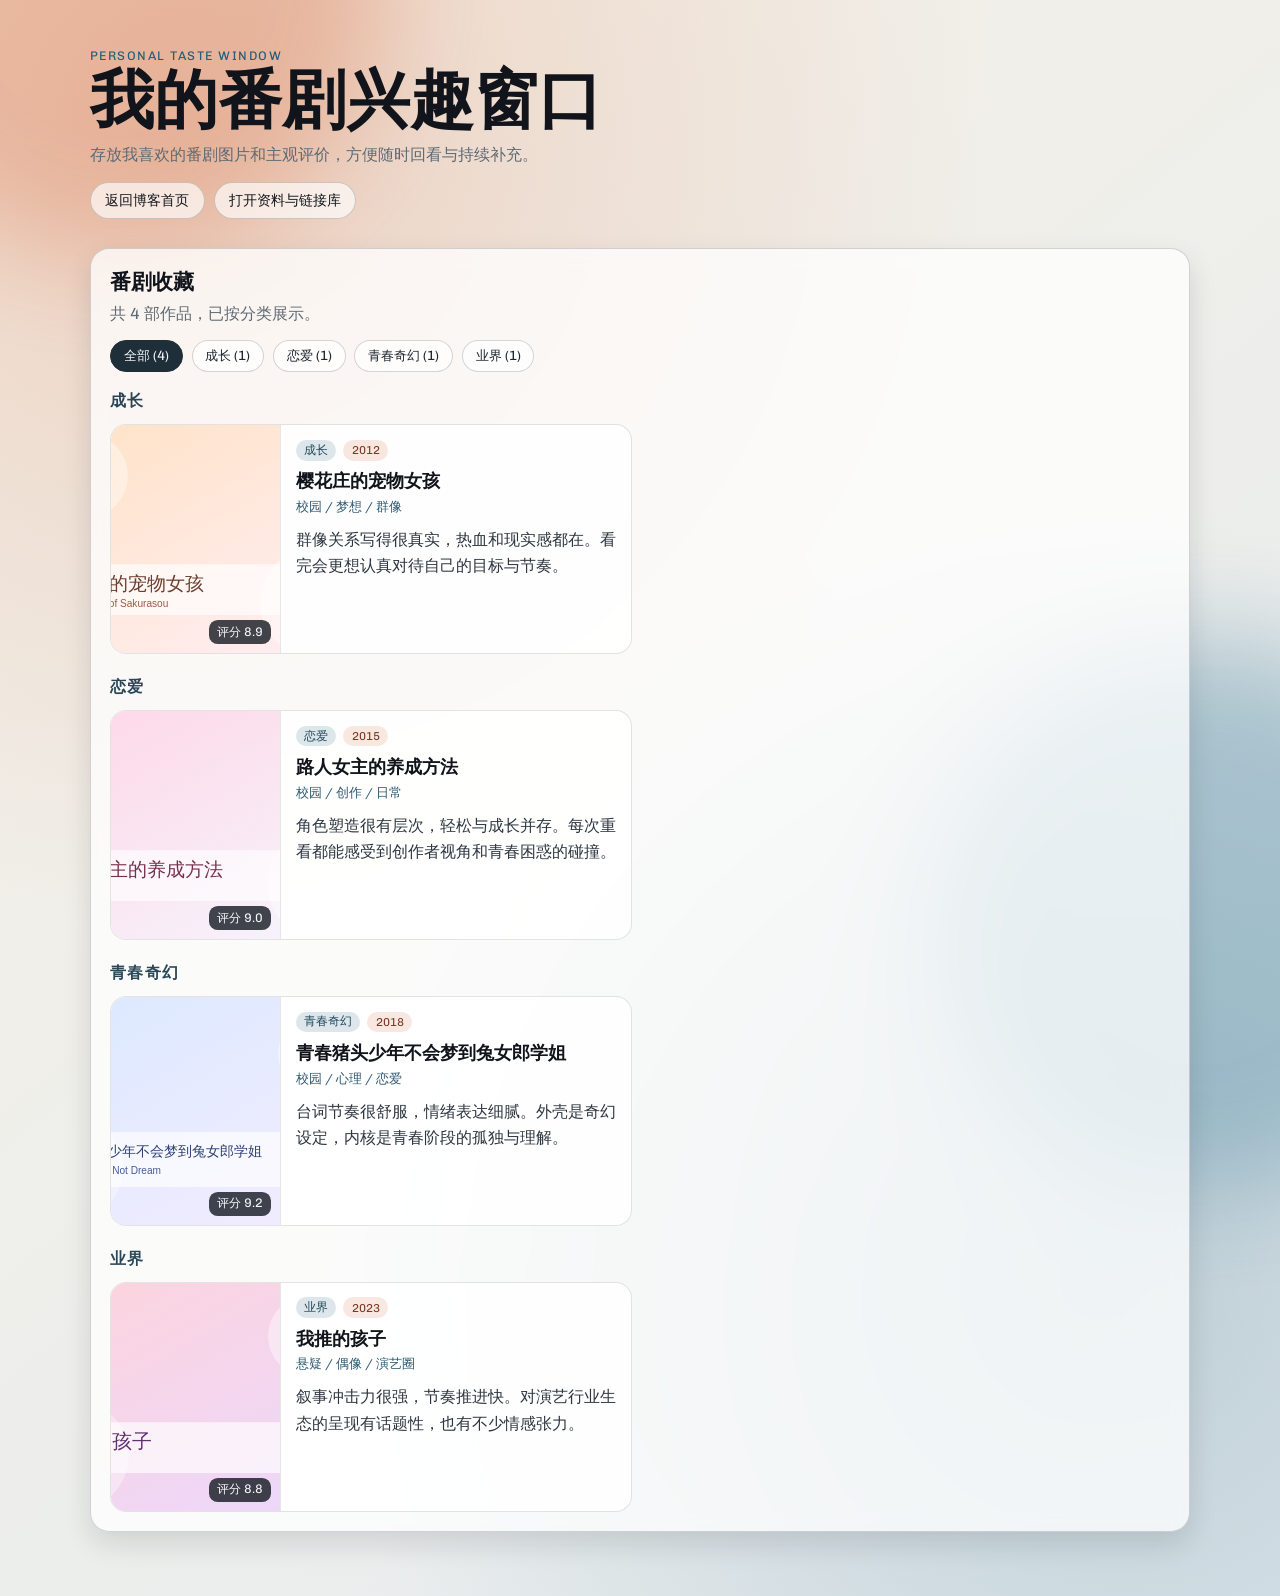
==== interests.html @ 6e18e543 "更新了个人兴趣网页和头像" ====
<!DOCTYPE html>
<html lang="zh-CN">
  <head>
    <meta charset="UTF-8" />
    <meta name="viewport" content="width=device-width, initial-scale=1.0" />
    <title>个人兴趣窗口 | Signal Notes</title>
    <meta
      name="description"
      content="记录我喜欢的番剧作品，包含图片、评分与个人评价。"
    />
    <link rel="preconnect" href="https://fonts.googleapis.com" />
    <link rel="preconnect" href="https://fonts.gstatic.com" crossorigin />
    <link
      href="https://fonts.googleapis.com/css2?family=Chivo:wght@400;600;800&family=Source+Serif+4:opsz,wght@8..60,400;8..60,600&display=swap"
      rel="stylesheet"
    />
    <link rel="stylesheet" href="./interests.css" />
  </head>
  <body>
    <div class="bg-shape bg-shape-a" aria-hidden="true"></div>
    <div class="bg-shape bg-shape-b" aria-hidden="true"></div>

    <header class="site-header">
      <p class="site-kicker">Personal Taste Window</p>
      <h1 class="site-title">我的番剧兴趣窗口</h1>
      <p class="site-subtitle">
        存放我喜欢的番剧图片和主观评价，方便随时回看与持续补充。
      </p>
      <div class="header-actions">
        <a class="header-link" href="./index.html">返回博客首页</a>
        <a class="header-link" href="./resources.html">打开资料与链接库</a>
      </div>
    </header>

    <main class="layout">
      <section class="panel list-panel">
        <div class="panel-head">
          <h2>番剧收藏</h2>
          <p id="listHint">正在加载 ./interests/anime.json ...</p>
        </div>
        <div id="categoryFilters" class="category-filters" aria-label="番剧分类"></div>
        <div id="animeList" class="anime-list" aria-live="polite"></div>
      </section>
    </main>

    <template id="animeCardTemplate">
      <article class="anime-card">
        <div class="anime-cover-wrap">
          <img class="anime-cover" alt="" loading="lazy" />
          <p class="anime-score"></p>
        </div>
        <div class="anime-body">
          <p class="anime-meta">
            <span class="anime-category"></span>
            <span class="anime-year"></span>
          </p>
          <h3 class="anime-title"></h3>
          <p class="anime-tags"></p>
          <p class="anime-review"></p>
        </div>
      </article>
    </template>

    <script src="./interests.js" defer></script>
  </body>
</html>
---- interests.css ----
:root {
  --bg: #f3efe4;
  --panel: rgba(255, 255, 255, 0.75);
  --panel-border: rgba(18, 25, 33, 0.18);
  --text: #11151b;
  --muted: #5f6a74;
  --accent: #cf5a2f;
  --accent-2: #1f5f7c;
  --shadow: 0 12px 28px rgba(14, 20, 26, 0.12);
}

* {
  box-sizing: border-box;
}

html,
body {
  margin: 0;
  min-height: 100%;
}

body {
  font-family: "Chivo", "Segoe UI", sans-serif;
  color: var(--text);
  background:
    radial-gradient(circle at 15% 8%, rgba(207, 90, 47, 0.21), transparent 44%),
    radial-gradient(circle at 86% 80%, rgba(31, 95, 124, 0.21), transparent 46%),
    linear-gradient(140deg, #f6f1e6 0%, #e6ecf0 100%);
  padding: 3rem 1.2rem 4rem;
  overflow-x: hidden;
}

.bg-shape {
  position: fixed;
  z-index: -1;
  width: 34rem;
  height: 34rem;
  border-radius: 999px;
  filter: blur(52px);
  opacity: 0.3;
  pointer-events: none;
}

.bg-shape-a {
  background: #d86a3d;
  top: -18rem;
  left: -10rem;
}

.bg-shape-b {
  background: #2c7396;
  right: -12rem;
  bottom: -18rem;
}

.site-header,
.layout {
  width: min(1100px, 100%);
  margin: 0 auto;
}

.site-header {
  animation: fade-slide 560ms ease-out both;
}

.site-kicker {
  margin: 0;
  text-transform: uppercase;
  letter-spacing: 0.12em;
  font-size: 0.78rem;
  color: var(--accent-2);
}

.site-title {
  margin: 0.45rem 0 0;
  font-size: clamp(2rem, 6vw, 4rem);
  line-height: 0.95;
  font-weight: 800;
}

.site-subtitle {
  margin: 0.9rem 0 0;
  max-width: 64ch;
  color: var(--muted);
}

.header-actions {
  margin-top: 1rem;
  display: flex;
  flex-wrap: wrap;
  gap: 0.55rem;
}

.header-link {
  display: inline-flex;
  align-items: center;
  justify-content: center;
  border: 1px solid rgba(24, 28, 34, 0.2);
  background: rgba(255, 255, 255, 0.66);
  color: var(--text);
  text-decoration: none;
  padding: 0.5rem 0.9rem;
  border-radius: 999px;
  font-size: 0.88rem;
  transition: background 180ms ease, transform 180ms ease, border-color 180ms ease;
}

.header-link:hover {
  background: rgba(255, 255, 255, 0.92);
  border-color: rgba(207, 90, 47, 0.52);
  transform: translateY(-1px);
}

.layout {
  margin-top: 1.8rem;
}

.panel {
  border: 1px solid var(--panel-border);
  border-radius: 1.2rem;
  box-shadow: var(--shadow);
  backdrop-filter: blur(8px);
  background: var(--panel);
}

.list-panel {
  padding: 1.2rem;
  animation: fade-slide 680ms 60ms ease-out both;
}

.panel-head h2 {
  margin: 0;
  font-size: 1.3rem;
}

.panel-head p {
  margin: 0.5rem 0 0;
  color: var(--muted);
}

.category-filters {
  margin-top: 0.9rem;
  display: flex;
  flex-wrap: wrap;
  gap: 0.55rem;
}

.category-filter {
  border: 1px solid rgba(24, 28, 34, 0.18);
  background: rgba(255, 255, 255, 0.75);
  color: #1c262f;
  padding: 0.38rem 0.8rem;
  border-radius: 999px;
  font-family: inherit;
  font-size: 0.84rem;
  cursor: pointer;
  transition: all 180ms ease;
}

.category-filter:hover {
  border-color: rgba(207, 90, 47, 0.5);
  transform: translateY(-1px);
}

.category-filter.is-active {
  background: #1f2f3a;
  border-color: #1f2f3a;
  color: #f4f7fa;
}

.anime-list {
  margin-top: 1rem;
  display: grid;
  grid-template-columns: repeat(12, minmax(0, 1fr));
  gap: 0.95rem;
}

.anime-group {
  grid-column: 1 / -1;
}

.anime-group + .anime-group {
  margin-top: 0.28rem;
}

.anime-group-title {
  margin: 0.2rem 0 0.75rem;
  font-size: 0.98rem;
  letter-spacing: 0.08em;
  color: #2a4758;
  text-transform: uppercase;
}

.anime-group-grid {
  display: grid;
  grid-template-columns: repeat(12, minmax(0, 1fr));
  gap: 0.95rem;
}

.anime-card {
  grid-column: span 6;
  border: 1px solid rgba(24, 28, 34, 0.12);
  background: rgba(255, 255, 255, 0.84);
  border-radius: 1rem;
  overflow: hidden;
  display: grid;
  grid-template-columns: 170px minmax(0, 1fr);
  min-height: 230px;
  transition: transform 180ms ease, border-color 180ms ease, box-shadow 180ms ease;
}

.anime-card:hover {
  transform: translateY(-4px);
  border-color: rgba(207, 90, 47, 0.46);
  box-shadow: 0 12px 20px rgba(12, 20, 28, 0.12);
}

.anime-cover-wrap {
  position: relative;
  border-right: 1px solid rgba(24, 28, 34, 0.1);
}

.anime-cover {
  width: 100%;
  height: 100%;
  object-fit: cover;
  display: block;
}

.anime-score {
  position: absolute;
  right: 0.55rem;
  bottom: 0.55rem;
  margin: 0;
  background: rgba(14, 20, 28, 0.78);
  color: #f7fafc;
  border-radius: 0.55rem;
  padding: 0.22rem 0.5rem;
  font-size: 0.78rem;
}

.anime-body {
  padding: 0.92rem 0.9rem 0.88rem;
}

.anime-meta {
  margin: 0;
  display: flex;
  flex-wrap: wrap;
  gap: 0.45rem;
}

.anime-category,
.anime-year {
  display: inline-flex;
  align-items: center;
  border-radius: 999px;
  padding: 0.18rem 0.52rem;
  font-size: 0.72rem;
}

.anime-category {
  background: rgba(31, 95, 124, 0.15);
  color: #21495d;
}

.anime-year {
  background: rgba(207, 90, 47, 0.14);
  color: #7c3925;
}

.anime-title {
  margin: 0.62rem 0 0.4rem;
  font-size: 1.15rem;
  line-height: 1.2;
}

.anime-tags {
  margin: 0;
  color: #2f5a72;
  font-size: 0.8rem;
}

.anime-review {
  margin: 0.62rem 0 0;
  font-family: "Source Serif 4", Georgia, serif;
  color: #2d3640;
  line-height: 1.64;
}

@keyframes fade-slide {
  from {
    opacity: 0;
    transform: translateY(20px);
  }

  to {
    opacity: 1;
    transform: translateY(0);
  }
}

@media (max-width: 980px) {
  .anime-card {
    grid-column: span 12;
  }
}

@media (max-width: 640px) {
  body {
    padding: 1.4rem 0.9rem 2.2rem;
  }

  .list-panel {
    border-radius: 0.9rem;
  }

  .site-subtitle {
    font-size: 0.95rem;
  }

  .anime-card {
    grid-template-columns: 1fr;
    min-height: 0;
  }

  .anime-cover-wrap {
    border-right: 0;
    border-bottom: 1px solid rgba(24, 28, 34, 0.1);
    aspect-ratio: 16 / 9;
  }
}
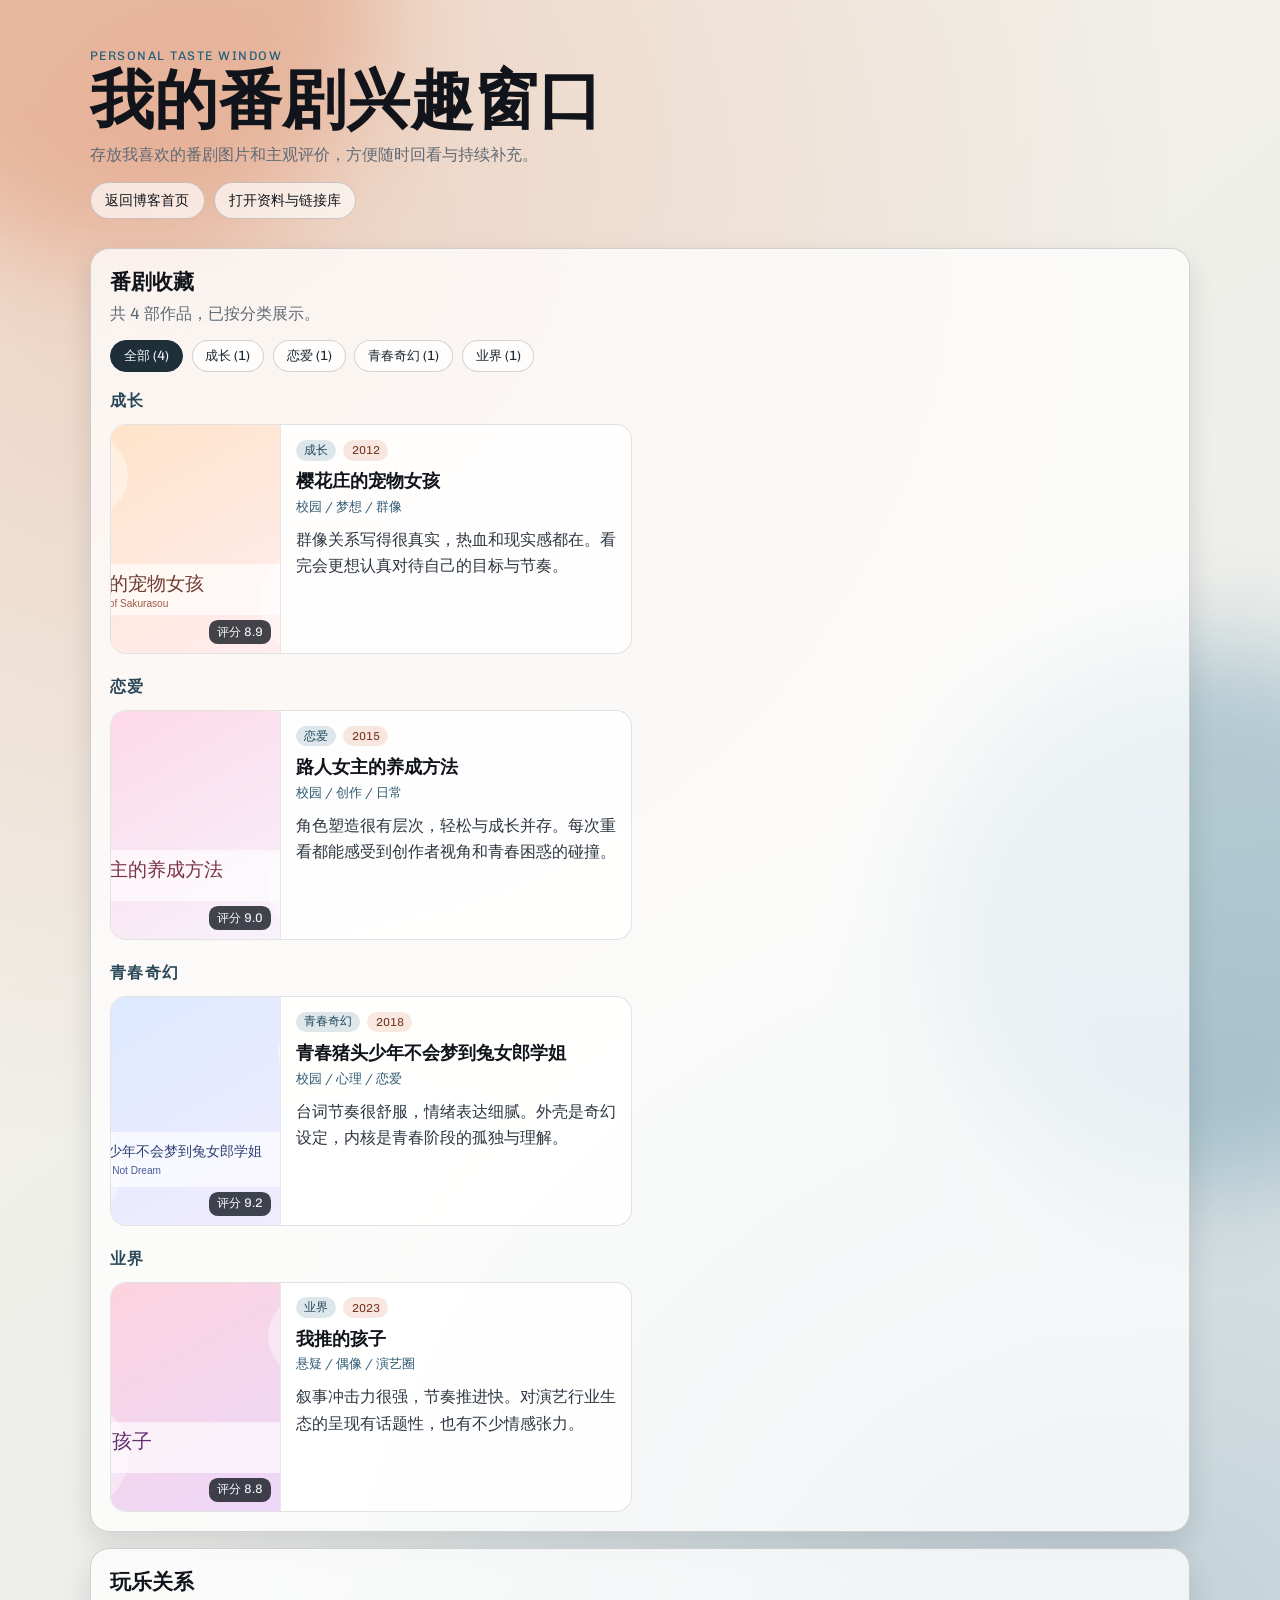
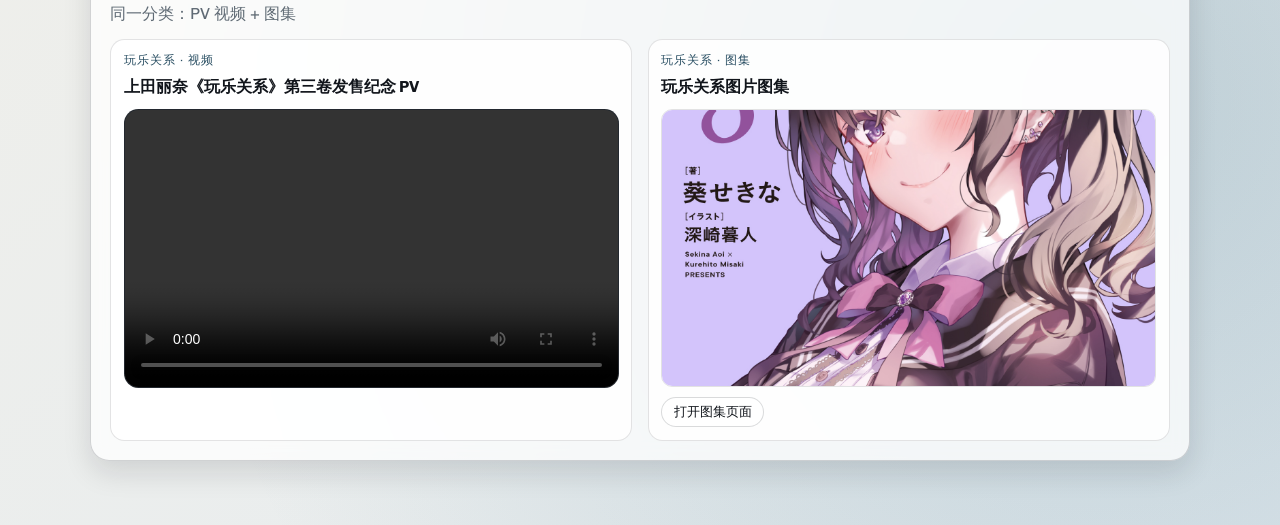
==== commit f36b433a: "上传了视频爬取的指南，并且把玩乐关系的图片和视频放在了个人兴趣栏" ====
--- a/interests.html
+++ b/interests.html
@@ -8,6 +8,8 @@
       name="description"
       content="记录我喜欢的番剧作品，包含图片、评分与个人评价。"
     />
+    <link rel="icon" type="image/jpeg" href="./img/KatoMegumi.jpg" />
+    <link rel="apple-touch-icon" href="./img/KatoMegumi.jpg" />
     <link rel="preconnect" href="https://fonts.googleapis.com" />
     <link rel="preconnect" href="https://fonts.gstatic.com" crossorigin />
     <link
@@ -41,6 +43,43 @@
         <div id="categoryFilters" class="category-filters" aria-label="番剧分类"></div>
         <div id="animeList" class="anime-list" aria-live="polite"></div>
       </section>
+
+      <section class="panel topic-panel" aria-labelledby="topicTitle">
+        <div class="panel-head">
+          <h2 id="topicTitle">玩乐关系</h2>
+          <p>同一分类：PV 视频 + 图集</p>
+        </div>
+
+        <div class="topic-grid">
+          <article class="topic-card">
+            <p class="topic-label">玩乐关系 · 视频</p>
+            <h3 class="topic-card-title">上田丽奈《玩乐关系》第三卷发售纪念 PV</h3>
+            <div class="video-embed-wrap">
+              <video class="video-embed" controls preload="metadata" playsinline>
+                <source
+                  src="./interests/video/【上田丽奈】『玩乐关系』第三卷发售纪念PV【糖心蛋字幕组】 [BV1PEw1zRELR].mp4"
+                  type="video/mp4"
+                />
+                你的浏览器不支持 video 标签，请升级浏览器后重试。
+              </video>
+            </div>
+          </article>
+
+          <article class="topic-card">
+            <p class="topic-label">玩乐关系 · 图集</p>
+            <h3 class="topic-card-title">玩乐关系图片图集</h3>
+            <a class="gallery-link" href="./wanleguanxi-gallery.html">
+              <img
+                class="gallery-cover"
+                src="./img/玩乐关系/微信图片_20260321184734_121_53.jpg"
+                alt="玩乐关系图集封面"
+                loading="lazy"
+              />
+              <span>打开图集页面</span>
+            </a>
+          </article>
+        </div>
+      </section>
     </main>
 
     <template id="animeCardTemplate">
--- a/interests.css
+++ b/interests.css
@@ -113,6 +113,8 @@
 
 .layout {
   margin-top: 1.8rem;
+  display: grid;
+  gap: 1rem;
 }
 
 .panel {
@@ -126,6 +128,82 @@
 .list-panel {
   padding: 1.2rem;
   animation: fade-slide 680ms 60ms ease-out both;
+}
+
+.topic-panel {
+  padding: 1.2rem;
+  animation: fade-slide 720ms 120ms ease-out both;
+}
+
+.topic-grid {
+  margin-top: 0.85rem;
+  display: grid;
+  grid-template-columns: repeat(12, minmax(0, 1fr));
+  gap: 0.95rem;
+}
+
+.topic-card {
+  grid-column: span 6;
+  border: 1px solid rgba(24, 28, 34, 0.12);
+  border-radius: 0.9rem;
+  background: rgba(255, 255, 255, 0.84);
+  padding: 0.8rem;
+}
+
+.topic-label {
+  margin: 0;
+  font-size: 0.76rem;
+  letter-spacing: 0.08em;
+  text-transform: uppercase;
+  color: #2a4f63;
+}
+
+.topic-card-title {
+  margin: 0.45rem 0 0.7rem;
+  font-size: 1rem;
+}
+
+.video-embed-wrap {
+  border: 1px solid rgba(24, 28, 34, 0.12);
+  border-radius: 0.9rem;
+  overflow: hidden;
+  background: rgba(13, 19, 27, 0.9);
+}
+
+.video-embed {
+  display: block;
+  width: 100%;
+  aspect-ratio: 16 / 9;
+  border: 0;
+}
+
+.gallery-link {
+  display: block;
+  text-decoration: none;
+  color: inherit;
+}
+
+.gallery-cover {
+  width: 100%;
+  display: block;
+  aspect-ratio: 16 / 9;
+  object-fit: cover;
+  border-radius: 0.7rem;
+  border: 1px solid rgba(24, 28, 34, 0.12);
+}
+
+.gallery-link span {
+  display: inline-flex;
+  margin-top: 0.62rem;
+  border-radius: 999px;
+  padding: 0.32rem 0.72rem;
+  border: 1px solid rgba(24, 28, 34, 0.16);
+  font-size: 0.84rem;
+  background: rgba(255, 255, 255, 0.78);
+}
+
+.gallery-link:hover span {
+  border-color: rgba(207, 90, 47, 0.5);
 }
 
 .panel-head h2 {
@@ -304,6 +382,10 @@
   .anime-card {
     grid-column: span 12;
   }
+
+  .topic-card {
+    grid-column: span 12;
+  }
 }
 
 @media (max-width: 640px) {
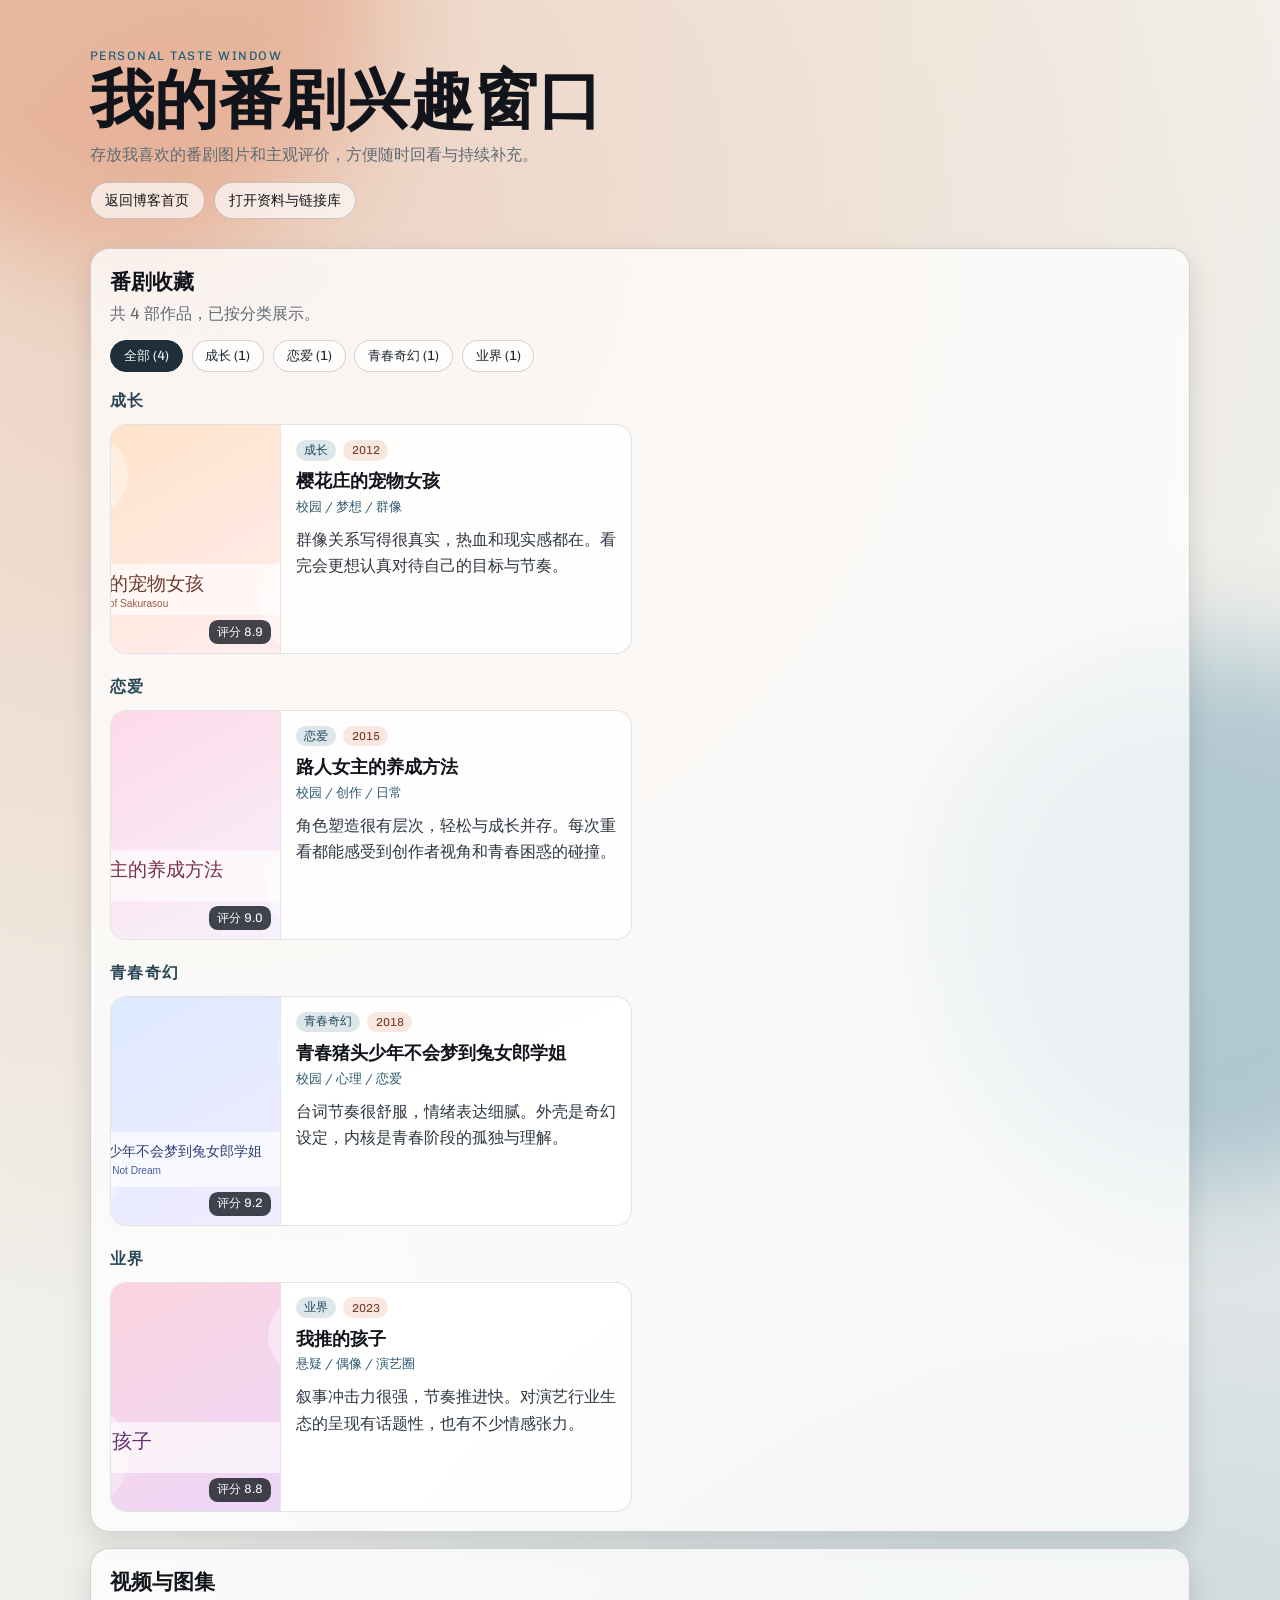
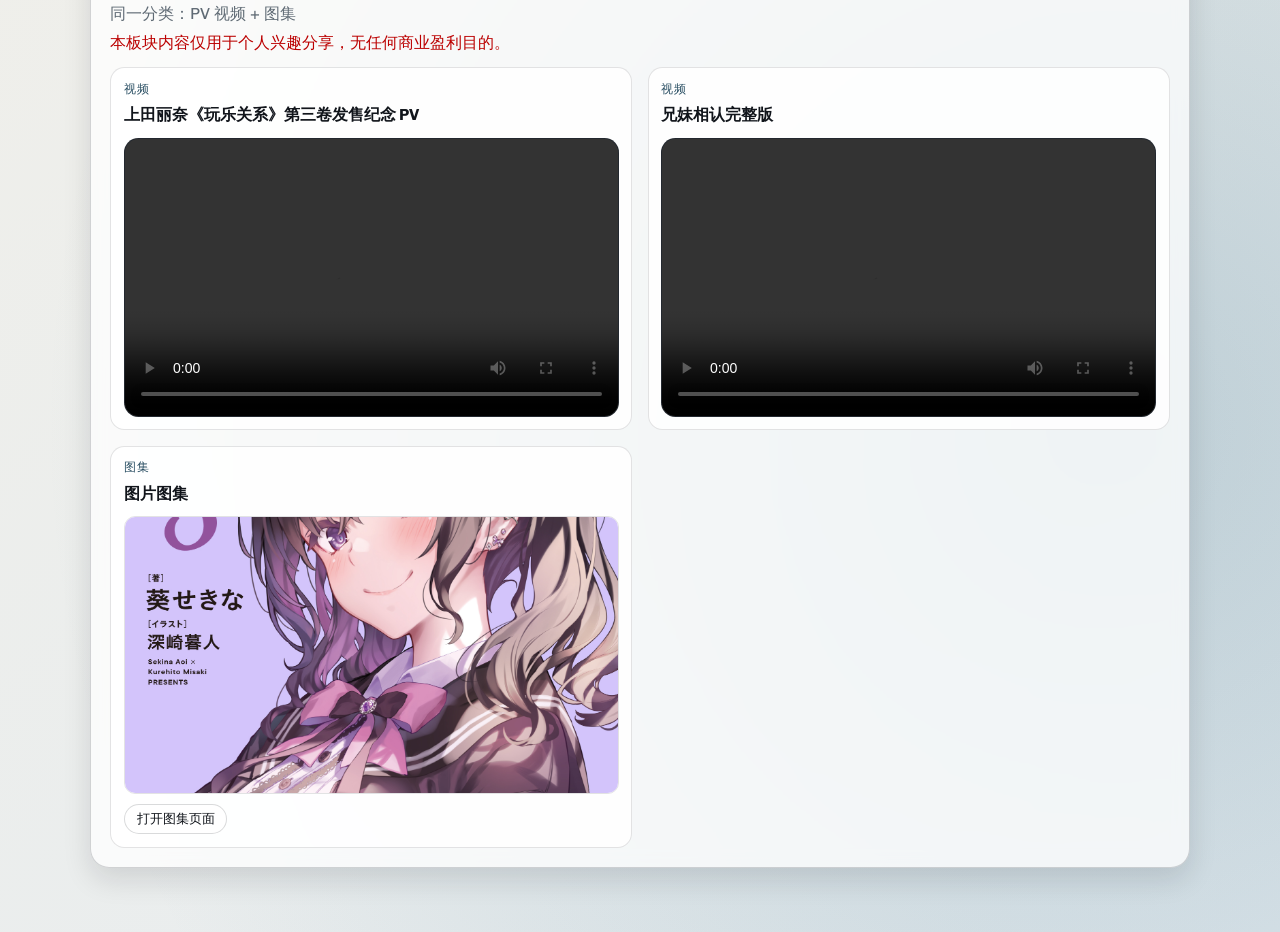
==== commit a3f09a4e: "上传推子视频" ====
--- a/interests.html
+++ b/interests.html
@@ -46,13 +46,14 @@
 
       <section class="panel topic-panel" aria-labelledby="topicTitle">
         <div class="panel-head">
-          <h2 id="topicTitle">玩乐关系</h2>
+          <h2 id="topicTitle">视频与图集</h2>
           <p>同一分类：PV 视频 + 图集</p>
+          <p style="color: #b00; font-size: 0.98em; margin-top: 0.5em;">本板块内容仅用于个人兴趣分享，无任何商业盈利目的。</p>
         </div>
 
         <div class="topic-grid">
           <article class="topic-card">
-            <p class="topic-label">玩乐关系 · 视频</p>
+            <p class="topic-label">视频</p>
             <h3 class="topic-card-title">上田丽奈《玩乐关系》第三卷发售纪念 PV</h3>
             <div class="video-embed-wrap">
               <video class="video-embed" controls preload="metadata" playsinline>
@@ -66,8 +67,22 @@
           </article>
 
           <article class="topic-card">
-            <p class="topic-label">玩乐关系 · 图集</p>
-            <h3 class="topic-card-title">玩乐关系图片图集</h3>
+            <p class="topic-label">视频</p>
+            <h3 class="topic-card-title">兄妹相认完整版</h3>
+            <div class="video-embed-wrap">
+              <video class="video-embed" controls preload="metadata" playsinline>
+                <source
+                  src="./interests/video/兄妹相认完整版.mp4"
+                  type="video/mp4"
+                />
+                你的浏览器不支持 video 标签，请升级浏览器后重试。
+              </video>
+            </div>
+          </article>
+
+          <article class="topic-card">
+            <p class="topic-label">图集</p>
+            <h3 class="topic-card-title">图片图集</h3>
             <a class="gallery-link" href="./wanleguanxi-gallery.html">
               <img
                 class="gallery-cover"
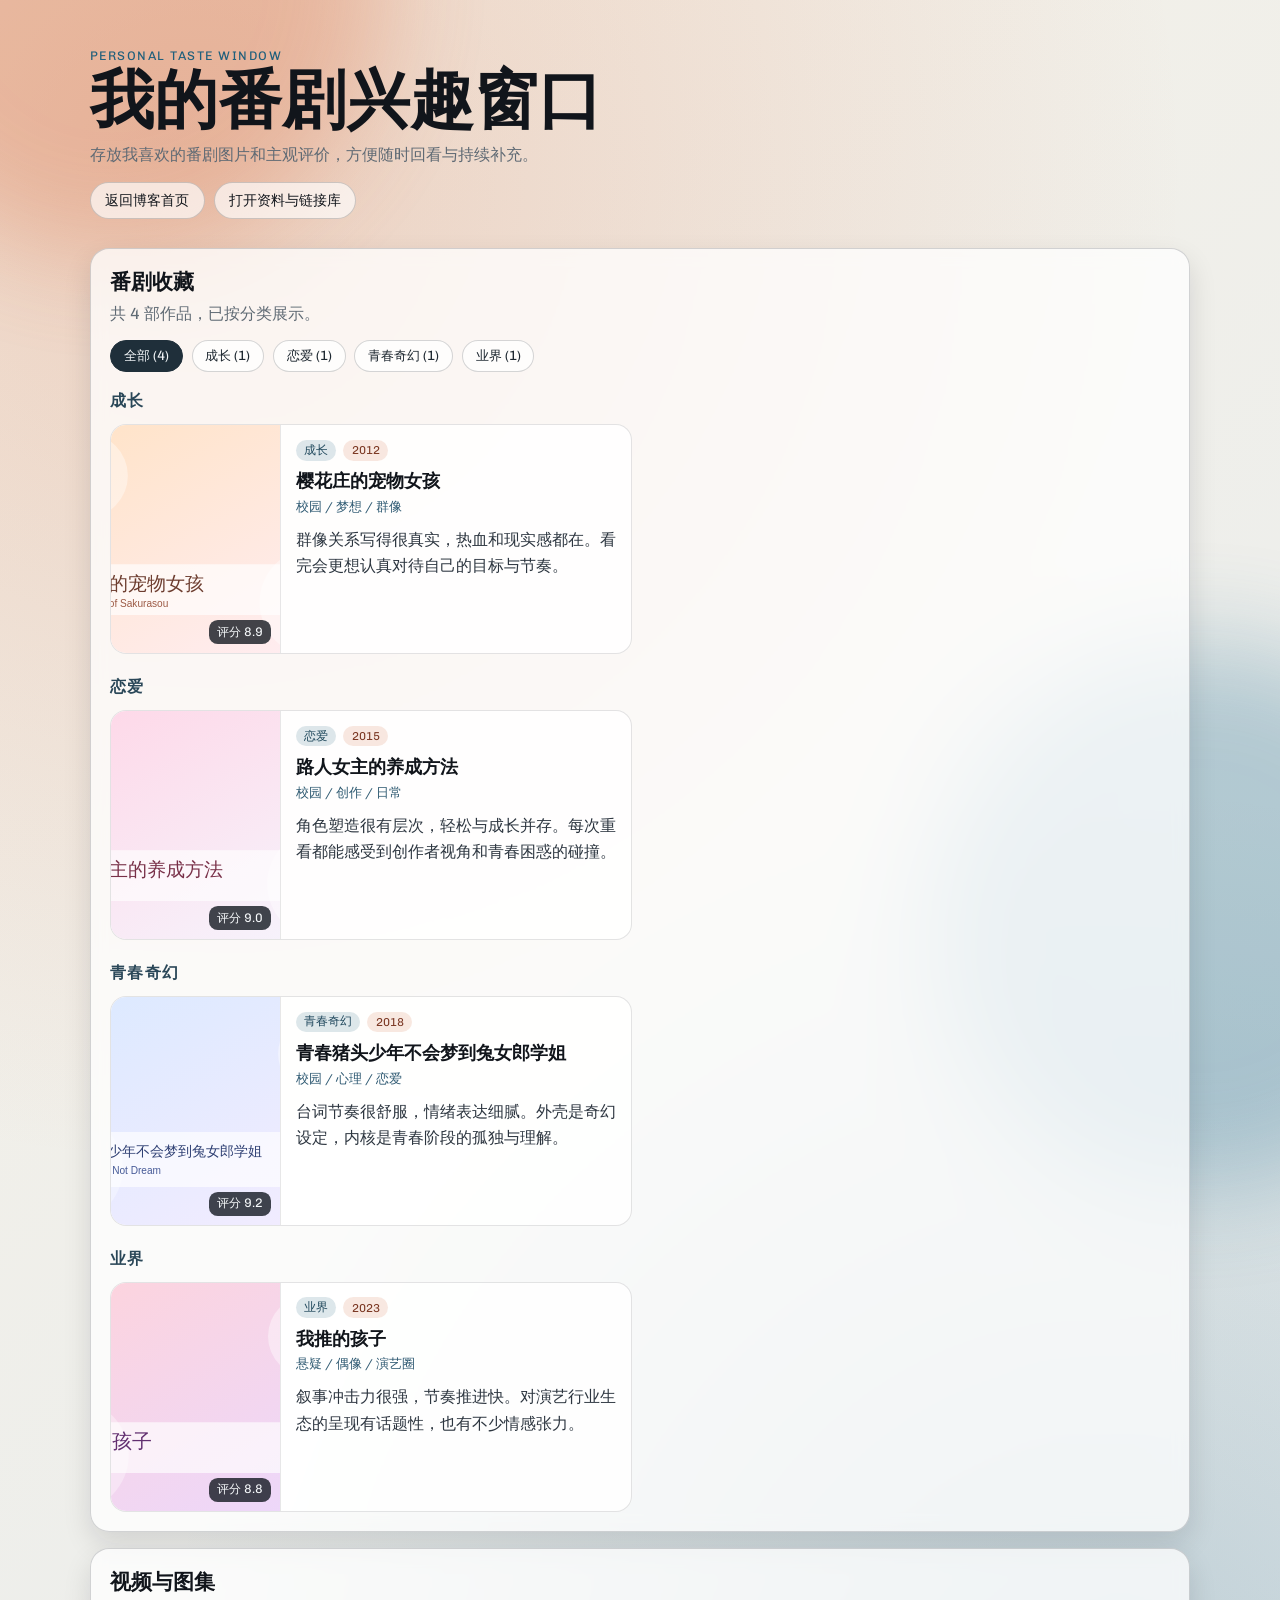
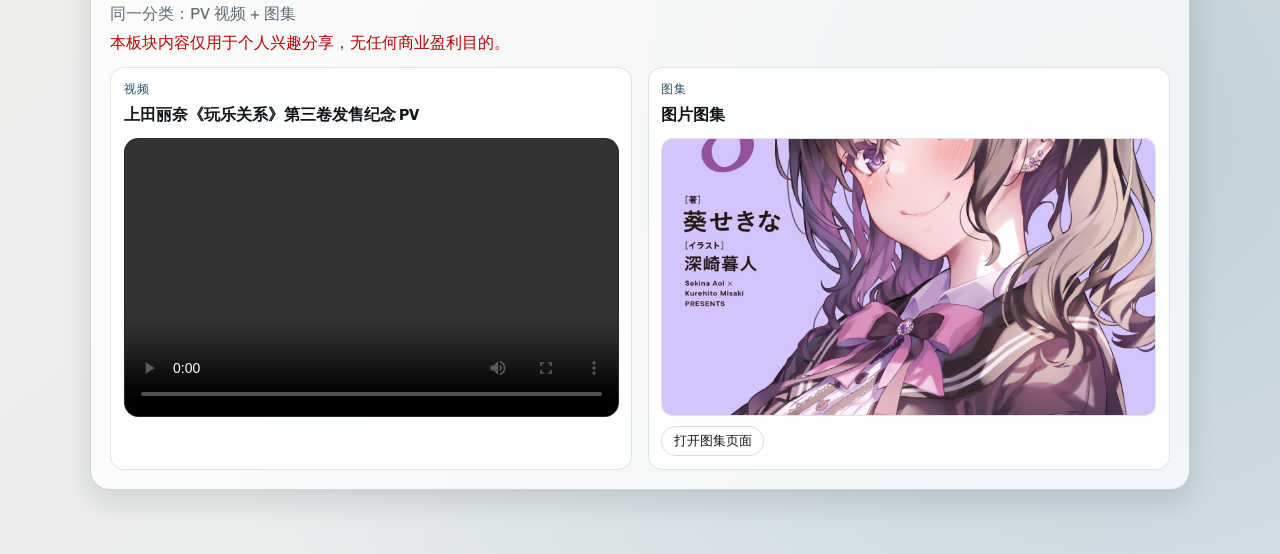
==== commit 9863324e: "还原之前半杭视频" ====
--- a/interests.html
+++ b/interests.html
@@ -58,21 +58,7 @@
             <div class="video-embed-wrap">
               <video class="video-embed" controls preload="metadata" playsinline>
                 <source
-                  src="./interests/video/【上田丽奈】『玩乐关系』第三卷发售纪念PV【糖心蛋字幕组】 [BV1PEw1zRELR].mp4"
-                  type="video/mp4"
-                />
-                你的浏览器不支持 video 标签，请升级浏览器后重试。
-              </video>
-            </div>
-          </article>
-
-          <article class="topic-card">
-            <p class="topic-label">视频</p>
-            <h3 class="topic-card-title">兄妹相认完整版</h3>
-            <div class="video-embed-wrap">
-              <video class="video-embed" controls preload="metadata" playsinline>
-                <source
-                  src="./interests/video/兄妹相认完整版.mp4"
+                  src="./assets/anime/【上田丽奈】『玩乐关系』第三卷发售纪念PV【糖心蛋字幕组】.mp4"
                   type="video/mp4"
                 />
                 你的浏览器不支持 video 标签，请升级浏览器后重试。
